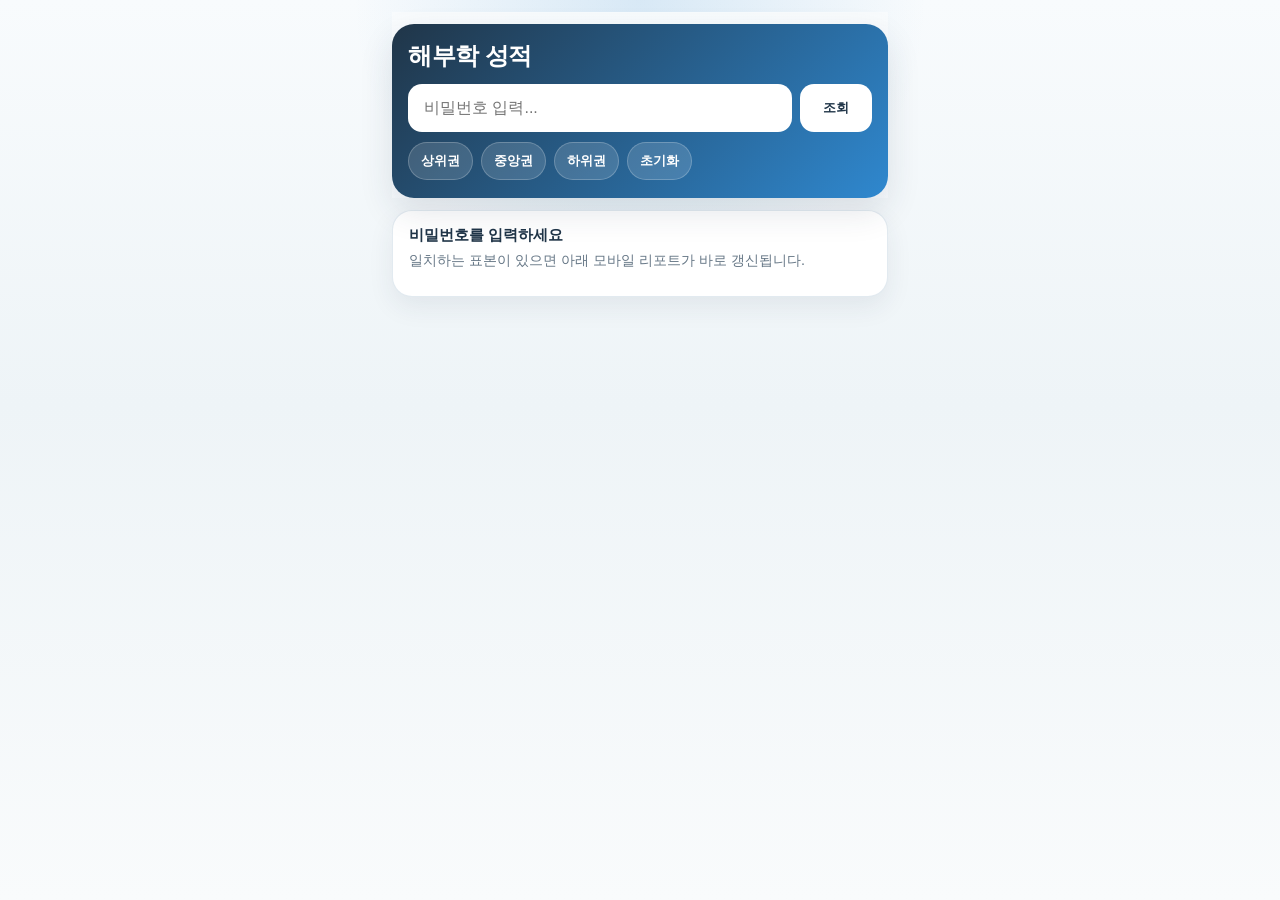
==== index.html @ 6f3ef388 "Add files via upload" ====
<!DOCTYPE html>
<html lang="ko">
<head>
  <meta charset="UTF-8">
  <meta name="viewport" content="width=device-width, initial-scale=1.0, viewport-fit=cover">
  <meta name="theme-color" content="#203548">
  <meta name="apple-mobile-web-app-capable" content="yes">
  <meta name="apple-mobile-web-app-status-bar-style" content="default">
  <meta name="apple-mobile-web-app-title" content="해부학 성적">
  <link rel="manifest" href="./manifest.webmanifest">
  <link rel="icon" href="./icons/icon.svg" type="image/svg+xml">
  <link rel="apple-touch-icon" href="./icons/icon.svg">
  <title>해부학 성적 모바일</title>
  <style>
    :root {
      --primary: #203548;
      --accent: #2f88cf;
      --accent-soft: #e8f4fd;
      --danger: #de5c4b;
      --success: #2d9d67;
      --surface: #ffffff;
      --surface-soft: #f6f9fb;
      --muted: #667786;
      --line: #dde6ed;
      --shadow: 0 14px 34px rgba(32, 53, 72, 0.12);
    }

    * { box-sizing: border-box; }

    body {
      margin: 0;
      font-family: "Malgun Gothic", "Apple SD Gothic Neo", "Noto Sans KR", sans-serif;
      color: var(--primary);
      background:
        radial-gradient(circle at top, rgba(47, 136, 207, 0.16), transparent 26%),
        linear-gradient(180deg, #f8fbfd 0%, #eef4f7 45%, #f9fbfc 100%);
      min-height: 100vh;
    }

    .app {
      width: min(100%, 520px);
      margin: 0 auto;
      padding: 12px 12px 32px;
    }

    .hero {
      position: sticky;
      top: 0;
      z-index: 20;
      padding-top: max(12px, env(safe-area-inset-top));
      margin-bottom: 12px;
      background: linear-gradient(180deg, rgba(248, 251, 253, 0.97), rgba(248, 251, 253, 0.84));
      backdrop-filter: blur(10px);
    }

    .hero-card {
      background: linear-gradient(135deg, var(--primary), var(--accent));
      color: #fff;
      border-radius: 22px;
      padding: 16px;
      box-shadow: var(--shadow);
    }

    .hero-title {
      margin: 0 0 12px;
      font-size: 1.5rem;
      font-weight: 800;
      letter-spacing: -0.02em;
    }

    .search-wrap {
      display: grid;
      grid-template-columns: 1fr auto;
      gap: 8px;
    }

    .search {
      width: 100%;
      border: 0;
      border-radius: 14px;
      padding: 15px 16px;
      font-size: 1rem;
      color: var(--primary);
      background: #fff;
      outline: none;
    }

    .search:focus {
      box-shadow: 0 0 0 3px rgba(47, 136, 207, 0.24);
    }

    button {
      border: 0;
      border-radius: 14px;
      padding: 15px 16px;
      font-weight: 800;
      cursor: pointer;
    }

    .action-btn {
      background: #fff;
      color: var(--primary);
      min-width: 72px;
    }

    .chips {
      margin-top: 10px;
      display: flex;
      gap: 8px;
      overflow-x: auto;
      padding-bottom: 2px;
      scrollbar-width: none;
    }

    .chips::-webkit-scrollbar { display: none; }

    .chip {
      background: rgba(255, 255, 255, 0.14);
      color: #fff;
      border: 1px solid rgba(255, 255, 255, 0.22);
      border-radius: 999px;
      padding: 9px 12px;
      font-size: 0.84rem;
      white-space: nowrap;
    }

    .panel {
      background: var(--surface);
      border: 1px solid rgba(221, 230, 237, 0.84);
      border-radius: 20px;
      box-shadow: 0 10px 26px rgba(32, 53, 72, 0.08);
    }

    .status {
      padding: 14px 16px;
      margin-bottom: 12px;
    }

    .status-title {
      margin: 0 0 4px;
      font-size: 0.96rem;
      font-weight: 800;
    }

    .status-copy {
      margin: 0;
      color: var(--muted);
      line-height: 1.5;
      font-size: 0.9rem;
    }

    .match-list {
      margin-top: 10px;
      display: flex;
      flex-wrap: wrap;
      gap: 8px;
    }

    .match-btn {
      padding: 8px 12px;
      border-radius: 999px;
      background: var(--accent-soft);
      color: var(--accent);
      font-size: 0.84rem;
      border: 1px solid #cfe5f7;
    }

    .report {
      display: none;
      padding: 16px;
    }

    .report.visible { display: block; }

    .identity {
      display: grid;
      grid-template-columns: 1fr auto;
      gap: 12px;
      align-items: center;
    }

    .id-label {
      margin: 0;
      font-size: 1.45rem;
      font-weight: 800;
      letter-spacing: -0.02em;
    }

    .sub-line {
      margin: 5px 0 0;
      color: var(--muted);
      font-size: 0.9rem;
    }

    .rank-pill {
      background: var(--accent-soft);
      color: var(--accent);
      border: 1px solid #cfe5f7;
      border-radius: 999px;
      padding: 10px 14px;
      font-size: 1.04rem;
      font-weight: 800;
    }

    .hero-score {
      margin-top: 14px;
      padding: 14px;
      border-radius: 18px;
      background: linear-gradient(180deg, #fafdff, #f3f8fb);
      border: 1px solid var(--line);
    }

    .hero-score-label {
      color: var(--muted);
      font-size: 0.84rem;
    }

    .hero-score-value {
      margin: 4px 0 0;
      font-size: 2rem;
      font-weight: 900;
      letter-spacing: -0.04em;
    }

    .compare-row {
      margin-top: 12px;
      display: grid;
      gap: 10px;
    }

    .compare-item {
      display: grid;
      grid-template-columns: 52px 1fr auto;
      gap: 10px;
      align-items: center;
      font-size: 0.88rem;
      color: var(--muted);
    }

    .track {
      height: 12px;
      border-radius: 999px;
      background: #dbe6ee;
      overflow: hidden;
    }

    .fill {
      height: 100%;
      width: 0;
      border-radius: 999px;
      background: linear-gradient(90deg, var(--danger), #ffa071);
    }

    .fill.avg {
      background: linear-gradient(90deg, var(--accent), #82c6ff);
    }

    .fill.max {
      background: linear-gradient(90deg, var(--success), #8ad6a6);
    }

    .metric-grid {
      margin-top: 14px;
      display: grid;
      grid-template-columns: 1fr 1fr;
      gap: 10px;
    }

    .metric {
      padding: 12px;
      border-radius: 16px;
      background: var(--surface-soft);
      border: 1px solid var(--line);
    }

    .metric-label {
      color: var(--muted);
      font-size: 0.8rem;
    }

    .metric-value {
      margin-top: 5px;
      font-weight: 800;
      font-size: 1.02rem;
    }

    .section {
      margin-top: 14px;
      padding: 14px;
      border-radius: 18px;
      background: var(--surface-soft);
      border: 1px solid var(--line);
    }

    .section-title {
      margin: 0 0 10px;
      font-size: 0.95rem;
      font-weight: 800;
    }

    .summary-table {
      width: 100%;
      border-collapse: collapse;
      font-size: 0.88rem;
    }

    .summary-table td {
      padding: 10px 0;
      border-bottom: 1px solid var(--line);
    }

    .summary-table tr:last-child td { border-bottom: 0; }

    .summary-table td:last-child {
      text-align: right;
      font-weight: 700;
      color: var(--primary);
    }

    .highlight-row td:last-child {
      color: var(--danger);
    }

    .chart-panel {
      margin-top: 14px;
      padding: 14px;
      border-radius: 18px;
      background: var(--surface-soft);
      border: 1px solid var(--line);
    }

    svg {
      width: 100%;
      height: auto;
      display: block;
    }

    .dot-point {
      cursor: pointer;
    }
  </style>
</head>
<body>
  <div class="app">
    <div class="hero">
      <div class="hero-card">
        <h1 class="hero-title">해부학 성적</h1>
        <div class="search-wrap">
          <input id="searchInput" class="search" type="text" placeholder="비밀번호 입력..." list="studentIds" inputmode="numeric" autocomplete="off">
          <button id="showBtn" class="action-btn" type="button">조회</button>
        </div>
        <div class="chips">
          <button class="chip" type="button" data-sample="6740">상위권</button>
          <button class="chip" type="button" data-sample="6459">중앙권</button>
          <button class="chip" type="button" data-sample="422">하위권</button>
          <button class="chip" id="resetBtn" type="button">초기화</button>
        </div>
      </div>
      <datalist id="studentIds"></datalist>
    </div>

    <section class="panel status">
      <h2 class="status-title" id="statusTitle">비밀번호를 입력하세요</h2>
      <p class="status-copy" id="statusCopy">일치하는 표본이 있으면 아래 모바일 리포트가 바로 갱신됩니다.</p>
      <div class="match-list" id="matchList"></div>
    </section>

    <section class="panel report" id="reportCard">
      <div class="identity">
        <div>
          <h2 class="id-label" id="studentName">-</h2>
          <p class="sub-line" id="studentSub">-</p>
        </div>
        <div class="rank-pill" id="rankBadge">-</div>
      </div>

      <div class="hero-score">
        <div class="hero-score-label">해부학 점수</div>
        <div class="hero-score-value" id="heroScoreValue">0.00</div>

        <div class="compare-row">
          <div class="compare-item">
            <span>내 점수</span>
            <div class="track"><div class="fill" id="scoreFill"></div></div>
            <strong id="scoreValue">0</strong>
          </div>
          <div class="compare-item">
            <span>평균</span>
            <div class="track"><div class="fill avg" id="avgFill"></div></div>
            <strong id="avgValue">0</strong>
          </div>
          <div class="compare-item">
            <span>최고점</span>
            <div class="track"><div class="fill max" id="maxFill"></div></div>
            <strong id="maxValue">0</strong>
          </div>
        </div>
      </div>

      <div class="metric-grid">
        <div class="metric">
          <div class="metric-label">상위 비율</div>
          <div class="metric-value" id="topPercentValue">-</div>
        </div>
        <div class="metric">
          <div class="metric-label">표준점수</div>
          <div class="metric-value" id="standardScoreValue">-</div>
        </div>
      </div>

      <div class="section">
        <h3 class="section-title">요약</h3>
        <table class="summary-table">
          <tbody id="statsBody"></tbody>
        </table>
      </div>

      <div class="chart-panel">
        <h3 class="section-title">점수 분포</h3>
        <svg id="histogramChart" viewBox="0 0 340 220" aria-label="히스토그램"></svg>
      </div>

      <div class="chart-panel">
        <h3 class="section-title">표본 위치</h3>
        <svg id="dotChart" viewBox="0 0 340 240" aria-label="표본 위치"></svg>
      </div>
    </section>
  </div>

  <script>
    const students = [{"id":"116","score":45.03},{"id":"206","score":38.85},{"id":"226","score":45.69},{"id":"242","score":25.82},{"id":"307","score":41.51},{"id":"308","score":49.64},{"id":"338","score":29.939999999999998},{"id":"412","score":28.85},{"id":"414","score":36.42},{"id":"422","score":22.6},{"id":"423","score":36.97},{"id":"502","score":39.51},{"id":"510","score":29.509999999999998},{"id":"522","score":50.55},{"id":"524","score":48.42},{"id":"607","score":42.239999999999995},{"id":"720","score":35.69},{"id":"721","score":33.51},{"id":"809","score":32.12},{"id":"823","score":51.400000000000006},{"id":"914","score":42.78},{"id":"917","score":35.22},{"id":"919","score":48.67},{"id":"924","score":52.31},{"id":"1007","score":46.55},{"id":"1024","score":47.03},{"id":"1030","score":43.45},{"id":"1211","score":42.55},{"id":"1216","score":27.759999999999998},{"id":"1227","score":48.67},{"id":"1289","score":51.760000000000005},{"id":"1351","score":26.119999999999997},{"id":"1428","score":43.760000000000005},{"id":"1429","score":26.85},{"id":"1519","score":43.879999999999995},{"id":"1729","score":33.82},{"id":"1740","score":30.310000000000002},{"id":"1879","score":42.85},{"id":"2004","score":31.689999999999998},{"id":"2009","score":29.82},{"id":"2026","score":43.879999999999995},{"id":"2077","score":34.239999999999995},{"id":"2629","score":42.36},{"id":"2632","score":37.33},{"id":"2671","score":30.73},{"id":"2763","score":50.97},{"id":"2922","score":40.239999999999995},{"id":"2928","score":42.18},{"id":"2929","score":36.49},{"id":"3017","score":43.82},{"id":"3024","score":45.82},{"id":"3035","score":36.67},{"id":"3101","score":37.94},{"id":"3253","score":48.85},{"id":"3724","score":50.97},{"id":"3867","score":47.22},{"id":"4086","score":40.67},{"id":"4200","score":33.69},{"id":"4278","score":30.490000000000002},{"id":"4523","score":48.42},{"id":"4634","score":35.22},{"id":"4729","score":25.15},{"id":"4815","score":43.269999999999996},{"id":"4973","score":44.91},{"id":"5140","score":48.85},{"id":"5253","score":29.45},{"id":"5764","score":30.55},{"id":"5926","score":49.22},{"id":"6195","score":32.78},{"id":"6230","score":47.33},{"id":"6459","score":40.49},{"id":"6740","score":53.64},{"id":"6872","score":48.85},{"id":"7244","score":33.64},{"id":"7356","score":43.82},{"id":"7462","score":39.64},{"id":"7859","score":35.58},{"id":"8091","score":31.76},{"id":"8275","score":38.120000000000005},{"id":"8355","score":52.18},{"id":"8486","score":45.45},{"id":"9262","score":27.22},{"id":"9302","score":40.49},{"id":"9477","score":37.879999999999995},{"id":"9536","score":39.760000000000005},{"id":"9626","score":39.64},{"id":"9715","score":42.36},{"id":"9876","score":40.18},{"id":"9999","score":51.09}];
    const scores = students.map(student => student.score);
    const count = scores.length;
    const mean = scores.reduce((sum, value) => sum + value, 0) / count;
    const sortedScores = [...scores].sort((a, b) => a - b);
    const median = count % 2 === 0
      ? (sortedScores[count / 2 - 1] + sortedScores[count / 2]) / 2
      : sortedScores[Math.floor(count / 2)];
    const variance = scores.reduce((sum, value) => sum + ((value - mean) ** 2), 0) / (count - 1);
    const std = Math.sqrt(variance);
    const minScore = Math.min(...scores);
    const topScore = Math.max(...scores);
    const scaleMax = Math.ceil(topScore / 5) * 5;

    const datalist = document.getElementById("studentIds");
    const searchInput = document.getElementById("searchInput");
    const showBtn = document.getElementById("showBtn");
    const resetBtn = document.getElementById("resetBtn");
    const reportCard = document.getElementById("reportCard");
    const dotChartSvg = document.getElementById("dotChart");
    const statusTitle = document.getElementById("statusTitle");
    const statusCopy = document.getElementById("statusCopy");
    const matchList = document.getElementById("matchList");

    students.forEach(student => {
      const option = document.createElement("option");
      option.value = student.id;
      datalist.appendChild(option);
    });

    function formatNumber(value) {
      return Number.isInteger(value) ? String(value) : value.toFixed(2);
    }

    function computeRank(score) {
      const higher = scores.filter(value => value > score).length;
      const tied = scores.filter(value => value === score).length;
      return { rank: higher + 1, tied, total: count };
    }

    function topPercentFromRank(rank) {
      return (rank / count) * 100;
    }

    function setStatus(title, copy, matches = []) {
      statusTitle.textContent = title;
      statusCopy.textContent = copy;
      matchList.innerHTML = "";
      matches.forEach(id => {
        const button = document.createElement("button");
        button.type = "button";
        button.className = "match-btn";
        button.textContent = id;
        button.addEventListener("click", () => {
          searchInput.value = id;
          renderStudentByQuery(id);
        });
        matchList.appendChild(button);
      });
    }

    function findMatches(query) {
      const normalized = query.trim();
      if (!normalized) return [];
      return students
        .filter(student => student.id.includes(normalized))
        .map(student => student.id)
        .slice(0, 12);
    }

    function renderStatsTable(student) {
      const statsBody = document.getElementById("statsBody");
      const { rank, tied, total } = computeRank(student.score);
      const topPercent = topPercentFromRank(rank);
      const zScore = std > 0 ? (student.score - mean) / std : 0;
      const standardScore = Math.round(100 + 20 * zScore);

      const rows = [
        ["순위", `${rank}위${tied > 1 ? ` (공동 ${tied}명)` : ""}`],
        ["상위 비율", `${topPercent.toFixed(1)}%`],
        ["평균", `${mean.toFixed(2)}점`],
        ["중앙값", `${median.toFixed(2)}점`],
        ["표준편차", `${std.toFixed(2)}`],
        ["최고 / 최저", `${formatNumber(topScore)} / ${formatNumber(minScore)}`]
      ];

      statsBody.innerHTML = "";
      rows.forEach(([label, value], index) => {
        const tr = document.createElement("tr");
        if (index === 0 || index === 1) tr.className = "highlight-row";
        tr.innerHTML = `<td>${label}</td><td>${value}</td>`;
        statsBody.appendChild(tr);
      });

      document.getElementById("studentName").textContent = student.id;
      document.getElementById("studentSub").textContent = `${total}명 중 ${student.score >= mean ? "평균 이상" : "평균 미만"}`;
      document.getElementById("rankBadge").textContent = `${rank}위`;
      document.getElementById("heroScoreValue").textContent = `${formatNumber(student.score)}점`;
      document.getElementById("topPercentValue").textContent = `${topPercent.toFixed(1)}%`;
      document.getElementById("standardScoreValue").textContent = `${standardScore}점`;

      document.getElementById("scoreFill").style.width = `${(student.score / scaleMax) * 100}%`;
      document.getElementById("avgFill").style.width = `${(mean / scaleMax) * 100}%`;
      document.getElementById("maxFill").style.width = `${(topScore / scaleMax) * 100}%`;
      document.getElementById("scoreValue").textContent = `${formatNumber(student.score)}점`;
      document.getElementById("avgValue").textContent = `${mean.toFixed(2)}점`;
      document.getElementById("maxValue").textContent = `${formatNumber(topScore)}점`;

      return { rank, topPercent };
    }

    function svgText(x, y, text, options = "") {
      return `<text x="${x}" y="${y}" ${options}>${text}</text>`;
    }

    function renderHistogram(student) {
      const svg = document.getElementById("histogramChart");
      const width = 340;
      const height = 220;
      const margin = { top: 16, right: 12, bottom: 34, left: 28 };
      const chartWidth = width - margin.left - margin.right;
      const chartHeight = height - margin.top - margin.bottom;
      const bins = 8;
      const step = (scaleMax - minScore) / bins;
      const counts = new Array(bins).fill(0);

      scores.forEach(score => {
        const rawIndex = Math.floor((score - minScore) / step);
        const index = Math.max(0, Math.min(bins - 1, rawIndex));
        counts[index] += 1;
      });

      const maxCount = Math.max(...counts);
      const barWidth = chartWidth / bins;
      const scoreX = margin.left + ((student.score - minScore) / (scaleMax - minScore)) * chartWidth;

      let content = "";
      for (let i = 0; i <= 4; i += 1) {
        const y = margin.top + (chartHeight / 4) * i;
        content += `<line x1="${margin.left}" y1="${y}" x2="${width - margin.right}" y2="${y}" stroke="#e6eef4" stroke-width="1" />`;
      }

      counts.forEach((countValue, index) => {
        const barHeight = maxCount === 0 ? 0 : (countValue / maxCount) * (chartHeight - 10);
        const x = margin.left + index * barWidth + 3;
        const y = margin.top + chartHeight - barHeight;
        const leftScore = minScore + index * step;
        const rightScore = leftScore + step;
        const highlighted = student.score >= leftScore && (student.score < rightScore || index === bins - 1);
        content += `<rect x="${x}" y="${y}" width="${barWidth - 6}" height="${barHeight}" rx="6" fill="${highlighted ? "#de5c4b" : "#5dade2"}" opacity="${highlighted ? "0.98" : "0.82"}" />`;
      });

      content += `<line x1="${scoreX}" y1="${margin.top - 2}" x2="${scoreX}" y2="${margin.top + chartHeight}" stroke="#c0392b" stroke-width="3" stroke-dasharray="6 6" />`;
      content += svgText(scoreX, margin.top - 6, formatNumber(student.score), 'text-anchor="middle" font-size="11" font-weight="700" fill="#c0392b"');
      content += svgText(width - margin.right, height - 14, "점수", 'text-anchor="end" font-size="10" fill="#667786"');

      svg.innerHTML = content;
    }

    function renderDotChart(student) {
      const svg = dotChartSvg;
      const width = 340;
      const height = 240;
      const margin = { top: 16, right: 18, bottom: 20, left: 48 };
      const chartHeight = height - margin.top - margin.bottom;
      const xCenter = width / 2;

      const yForScore = score => {
        const ratio = (score - minScore) / (topScore - minScore || 1);
        return margin.top + chartHeight - ratio * chartHeight;
      };

      let content = `<line x1="${xCenter}" y1="${margin.top}" x2="${xCenter}" y2="${height - margin.bottom}" stroke="#d7e0e7" stroke-width="2" />`;

      for (let score = Math.floor(minScore / 5) * 5; score <= Math.ceil(topScore / 5) * 5; score += 5) {
        const y = yForScore(Math.max(minScore, Math.min(topScore, score)));
        content += `<line x1="${margin.left}" y1="${y}" x2="${width - margin.right}" y2="${y}" stroke="#edf2f6" stroke-width="1" />`;
        content += svgText(10, y + 4, `${score}`, 'font-size="10" fill="#667786"');
      }

      const grouped = {};
      students.forEach((entry, index) => {
        const key = entry.score.toFixed(2);
        grouped[key] = grouped[key] || [];
        grouped[key].push({ ...entry, index });
      });

      Object.values(grouped).forEach(group => {
        const score = group[0].score;
        const y = yForScore(score);
        group.forEach((entry, idx) => {
          const offset = (idx - (group.length - 1) / 2) * 12;
          const x = xCenter + offset;
          const isTarget = entry.id === student.id;
          content += `<circle class="dot-point" data-student="${entry.id}" cx="${x}" cy="${y}" r="${isTarget ? 8 : 5.2}" fill="${isTarget ? "#de5c4b" : "#85c1e9"}" stroke="${isTarget ? "#ffffff" : "transparent"}" stroke-width="2"><title>${entry.id} (${formatNumber(entry.score)}점)</title></circle>`;
        });
      });

      const meanY = yForScore(mean);
      content += `<line x1="${margin.left}" y1="${meanY}" x2="${width - margin.right}" y2="${meanY}" stroke="#203548" stroke-width="2" stroke-dasharray="5 5" />`;
      content += svgText(width - 8, meanY - 5, `평균 ${mean.toFixed(2)}`, 'text-anchor="end" font-size="10" fill="#203548" font-weight="700"');
      svg.innerHTML = content;
    }

    function renderStudent(student) {
      const { rank, topPercent } = renderStatsTable(student);
      renderHistogram(student);
      renderDotChart(student);
      reportCard.classList.add("visible");
      setStatus(
        `${student.id} 리포트가 표시되었습니다`,
        `${formatNumber(student.score)}점, ${count}명 중 ${rank}위, 상위 ${topPercent.toFixed(1)}%입니다.`
      );
    }

    function renderStudentByQuery(query) {
      const exact = students.find(student => student.id === query.trim());
      if (exact) {
        renderStudent(exact);
        return;
      }

      const matches = findMatches(query);
      reportCard.classList.remove("visible");

      if (!query.trim()) {
        setStatus("비밀번호를 입력하세요", "일치하는 표본이 있으면 아래 모바일 리포트가 바로 갱신됩니다.");
        return;
      }

      if (matches.length === 1) {
        const student = students.find(entry => entry.id === matches[0]);
        renderStudent(student);
        return;
      }

      if (matches.length > 1) {
        setStatus("여러 후보가 있습니다", "아래 비밀번호 버튼 중 하나를 선택하세요.", matches);
        return;
      }

      setStatus("일치하는 표본이 없습니다", "입력값을 다시 확인해 주세요.");
    }

    showBtn.addEventListener("click", () => renderStudentByQuery(searchInput.value));
    searchInput.addEventListener("input", () => renderStudentByQuery(searchInput.value));
    searchInput.addEventListener("keydown", event => {
      if (event.key === "Enter") {
        event.preventDefault();
        renderStudentByQuery(searchInput.value);
      }
    });

    resetBtn.addEventListener("click", () => {
      searchInput.value = "";
      reportCard.classList.remove("visible");
      setStatus("비밀번호를 입력하세요", "일치하는 표본이 있으면 아래 모바일 리포트가 바로 갱신됩니다.");
      searchInput.focus();
    });

    document.querySelectorAll("[data-sample]").forEach(button => {
      button.addEventListener("click", () => {
        const sample = button.getAttribute("data-sample");
        if (!sample) return;
        searchInput.value = sample;
        renderStudentByQuery(sample);
      });
    });

    dotChartSvg.addEventListener("click", event => {
      const target = event.target;
      if (!(target instanceof SVGElement)) return;
      const studentId = target.getAttribute("data-student");
      if (!studentId) return;
      searchInput.value = studentId;
      renderStudentByQuery(studentId);
    });

    if ("serviceWorker" in navigator) {
      window.addEventListener("load", () => {
        navigator.serviceWorker.register("./sw.js").catch(error => {
          console.error("Service worker registration failed:", error);
        });
      });
    }
  </script>
</body>
</html>
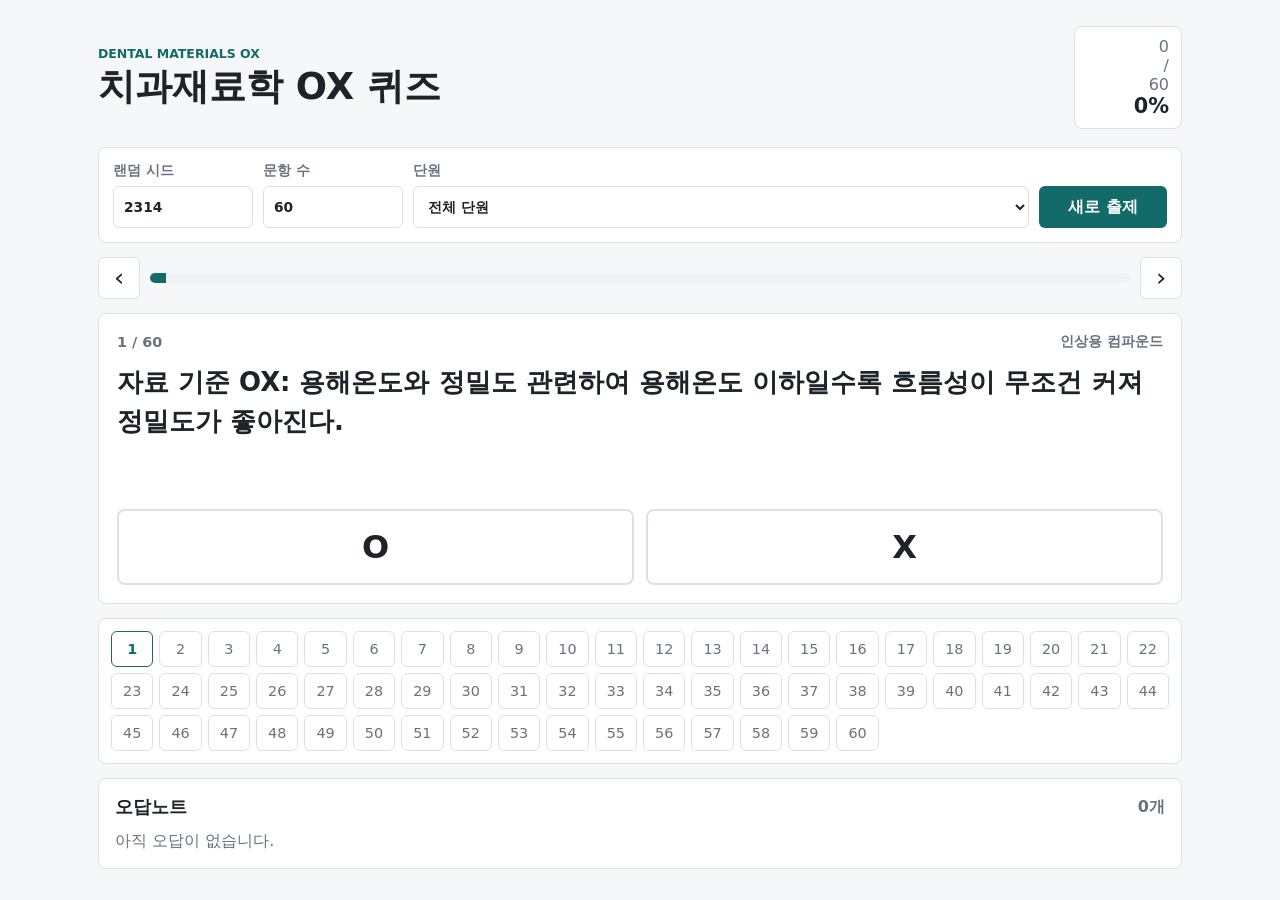
==== commit 750d928f: "Add files via upload" ====
--- a/index.html
+++ b/index.html
@@ -1,718 +1,80 @@
-<!DOCTYPE html>
+<!doctype html>
 <html lang="ko">
 <head>
-  <meta charset="UTF-8">
-  <meta name="viewport" content="width=device-width, initial-scale=1.0, viewport-fit=cover">
-  <meta name="theme-color" content="#203548">
-  <meta name="apple-mobile-web-app-capable" content="yes">
-  <meta name="apple-mobile-web-app-status-bar-style" content="default">
-  <meta name="apple-mobile-web-app-title" content="해부학 성적">
-  <link rel="manifest" href="./manifest.webmanifest">
-  <link rel="icon" href="./icons/icon.svg" type="image/svg+xml">
-  <link rel="apple-touch-icon" href="./icons/icon.svg">
-  <title>해부학 성적 모바일</title>
-  <style>
-    :root {
-      --primary: #203548;
-      --accent: #2f88cf;
-      --accent-soft: #e8f4fd;
-      --danger: #de5c4b;
-      --success: #2d9d67;
-      --surface: #ffffff;
-      --surface-soft: #f6f9fb;
-      --muted: #667786;
-      --line: #dde6ed;
-      --shadow: 0 14px 34px rgba(32, 53, 72, 0.12);
-    }
-
-    * { box-sizing: border-box; }
-
-    body {
-      margin: 0;
-      font-family: "Malgun Gothic", "Apple SD Gothic Neo", "Noto Sans KR", sans-serif;
-      color: var(--primary);
-      background:
-        radial-gradient(circle at top, rgba(47, 136, 207, 0.16), transparent 26%),
-        linear-gradient(180deg, #f8fbfd 0%, #eef4f7 45%, #f9fbfc 100%);
-      min-height: 100vh;
-    }
-
-    .app {
-      width: min(100%, 520px);
-      margin: 0 auto;
-      padding: 12px 12px 32px;
-    }
-
-    .hero {
-      position: sticky;
-      top: 0;
-      z-index: 20;
-      padding-top: max(12px, env(safe-area-inset-top));
-      margin-bottom: 12px;
-      background: linear-gradient(180deg, rgba(248, 251, 253, 0.97), rgba(248, 251, 253, 0.84));
-      backdrop-filter: blur(10px);
-    }
-
-    .hero-card {
-      background: linear-gradient(135deg, var(--primary), var(--accent));
-      color: #fff;
-      border-radius: 22px;
-      padding: 16px;
-      box-shadow: var(--shadow);
-    }
-
-    .hero-title {
-      margin: 0 0 12px;
-      font-size: 1.5rem;
-      font-weight: 800;
-      letter-spacing: -0.02em;
-    }
-
-    .search-wrap {
-      display: grid;
-      grid-template-columns: 1fr auto;
-      gap: 8px;
-    }
-
-    .search {
-      width: 100%;
-      border: 0;
-      border-radius: 14px;
-      padding: 15px 16px;
-      font-size: 1rem;
-      color: var(--primary);
-      background: #fff;
-      outline: none;
-    }
-
-    .search:focus {
-      box-shadow: 0 0 0 3px rgba(47, 136, 207, 0.24);
-    }
-
-    button {
-      border: 0;
-      border-radius: 14px;
-      padding: 15px 16px;
-      font-weight: 800;
-      cursor: pointer;
-    }
-
-    .action-btn {
-      background: #fff;
-      color: var(--primary);
-      min-width: 72px;
-    }
-
-    .chips {
-      margin-top: 10px;
-      display: flex;
-      gap: 8px;
-      overflow-x: auto;
-      padding-bottom: 2px;
-      scrollbar-width: none;
-    }
-
-    .chips::-webkit-scrollbar { display: none; }
-
-    .chip {
-      background: rgba(255, 255, 255, 0.14);
-      color: #fff;
-      border: 1px solid rgba(255, 255, 255, 0.22);
-      border-radius: 999px;
-      padding: 9px 12px;
-      font-size: 0.84rem;
-      white-space: nowrap;
-    }
-
-    .panel {
-      background: var(--surface);
-      border: 1px solid rgba(221, 230, 237, 0.84);
-      border-radius: 20px;
-      box-shadow: 0 10px 26px rgba(32, 53, 72, 0.08);
-    }
-
-    .status {
-      padding: 14px 16px;
-      margin-bottom: 12px;
-    }
-
-    .status-title {
-      margin: 0 0 4px;
-      font-size: 0.96rem;
-      font-weight: 800;
-    }
-
-    .status-copy {
-      margin: 0;
-      color: var(--muted);
-      line-height: 1.5;
-      font-size: 0.9rem;
-    }
-
-    .match-list {
-      margin-top: 10px;
-      display: flex;
-      flex-wrap: wrap;
-      gap: 8px;
-    }
-
-    .match-btn {
-      padding: 8px 12px;
-      border-radius: 999px;
-      background: var(--accent-soft);
-      color: var(--accent);
-      font-size: 0.84rem;
-      border: 1px solid #cfe5f7;
-    }
-
-    .report {
-      display: none;
-      padding: 16px;
-    }
-
-    .report.visible { display: block; }
-
-    .identity {
-      display: grid;
-      grid-template-columns: 1fr auto;
-      gap: 12px;
-      align-items: center;
-    }
-
-    .id-label {
-      margin: 0;
-      font-size: 1.45rem;
-      font-weight: 800;
-      letter-spacing: -0.02em;
-    }
-
-    .sub-line {
-      margin: 5px 0 0;
-      color: var(--muted);
-      font-size: 0.9rem;
-    }
-
-    .rank-pill {
-      background: var(--accent-soft);
-      color: var(--accent);
-      border: 1px solid #cfe5f7;
-      border-radius: 999px;
-      padding: 10px 14px;
-      font-size: 1.04rem;
-      font-weight: 800;
-    }
-
-    .hero-score {
-      margin-top: 14px;
-      padding: 14px;
-      border-radius: 18px;
-      background: linear-gradient(180deg, #fafdff, #f3f8fb);
-      border: 1px solid var(--line);
-    }
-
-    .hero-score-label {
-      color: var(--muted);
-      font-size: 0.84rem;
-    }
-
-    .hero-score-value {
-      margin: 4px 0 0;
-      font-size: 2rem;
-      font-weight: 900;
-      letter-spacing: -0.04em;
-    }
-
-    .compare-row {
-      margin-top: 12px;
-      display: grid;
-      gap: 10px;
-    }
-
-    .compare-item {
-      display: grid;
-      grid-template-columns: 52px 1fr auto;
-      gap: 10px;
-      align-items: center;
-      font-size: 0.88rem;
-      color: var(--muted);
-    }
-
-    .track {
-      height: 12px;
-      border-radius: 999px;
-      background: #dbe6ee;
-      overflow: hidden;
-    }
-
-    .fill {
-      height: 100%;
-      width: 0;
-      border-radius: 999px;
-      background: linear-gradient(90deg, var(--danger), #ffa071);
-    }
-
-    .fill.avg {
-      background: linear-gradient(90deg, var(--accent), #82c6ff);
-    }
-
-    .fill.max {
-      background: linear-gradient(90deg, var(--success), #8ad6a6);
-    }
-
-    .metric-grid {
-      margin-top: 14px;
-      display: grid;
-      grid-template-columns: 1fr 1fr;
-      gap: 10px;
-    }
-
-    .metric {
-      padding: 12px;
-      border-radius: 16px;
-      background: var(--surface-soft);
-      border: 1px solid var(--line);
-    }
-
-    .metric-label {
-      color: var(--muted);
-      font-size: 0.8rem;
-    }
-
-    .metric-value {
-      margin-top: 5px;
-      font-weight: 800;
-      font-size: 1.02rem;
-    }
-
-    .section {
-      margin-top: 14px;
-      padding: 14px;
-      border-radius: 18px;
-      background: var(--surface-soft);
-      border: 1px solid var(--line);
-    }
-
-    .section-title {
-      margin: 0 0 10px;
-      font-size: 0.95rem;
-      font-weight: 800;
-    }
-
-    .summary-table {
-      width: 100%;
-      border-collapse: collapse;
-      font-size: 0.88rem;
-    }
-
-    .summary-table td {
-      padding: 10px 0;
-      border-bottom: 1px solid var(--line);
-    }
-
-    .summary-table tr:last-child td { border-bottom: 0; }
-
-    .summary-table td:last-child {
-      text-align: right;
-      font-weight: 700;
-      color: var(--primary);
-    }
-
-    .highlight-row td:last-child {
-      color: var(--danger);
-    }
-
-    .chart-panel {
-      margin-top: 14px;
-      padding: 14px;
-      border-radius: 18px;
-      background: var(--surface-soft);
-      border: 1px solid var(--line);
-    }
-
-    svg {
-      width: 100%;
-      height: auto;
-      display: block;
-    }
-
-    .dot-point {
-      cursor: pointer;
-    }
-  </style>
+  <meta charset="utf-8">
+  <meta name="viewport" content="width=device-width, initial-scale=1">
+  <title>치과재료학 OX 퀴즈</title>
+  <link rel="stylesheet" href="style.css">
 </head>
 <body>
-  <div class="app">
-    <div class="hero">
-      <div class="hero-card">
-        <h1 class="hero-title">해부학 성적</h1>
-        <div class="search-wrap">
-          <input id="searchInput" class="search" type="text" placeholder="비밀번호 입력..." list="studentIds" inputmode="numeric" autocomplete="off">
-          <button id="showBtn" class="action-btn" type="button">조회</button>
-        </div>
-        <div class="chips">
-          <button class="chip" type="button" data-sample="6740">상위권</button>
-          <button class="chip" type="button" data-sample="6459">중앙권</button>
-          <button class="chip" type="button" data-sample="422">하위권</button>
-          <button class="chip" id="resetBtn" type="button">초기화</button>
-        </div>
+  <main class="app">
+    <header class="topbar">
+      <div>
+        <p class="eyebrow">Dental Materials OX</p>
+        <h1>치과재료학 OX 퀴즈</h1>
       </div>
-      <datalist id="studentIds"></datalist>
-    </div>
+      <div class="scorebox" aria-live="polite">
+        <span id="answeredCount">0</span>/<span id="totalCount">0</span>
+        <strong id="accuracy">0%</strong>
+      </div>
+    </header>
 
-    <section class="panel status">
-      <h2 class="status-title" id="statusTitle">비밀번호를 입력하세요</h2>
-      <p class="status-copy" id="statusCopy">일치하는 표본이 있으면 아래 모바일 리포트가 바로 갱신됩니다.</p>
-      <div class="match-list" id="matchList"></div>
+    <section class="controls" aria-label="퀴즈 설정">
+      <label>
+        <span>랜덤 시드</span>
+        <input id="seedInput" type="number" min="1" value="2314" inputmode="numeric">
+      </label>
+      <label>
+        <span>문항 수</span>
+        <input id="limitInput" type="number" min="1" max="10000" value="60" inputmode="numeric">
+      </label>
+      <label>
+        <span>단원</span>
+        <select id="unitSelect">
+          <option value="all">전체 단원</option>
+        </select>
+      </label>
+      <button id="startButton" type="button">새로 출제</button>
     </section>
 
-    <section class="panel report" id="reportCard">
-      <div class="identity">
-        <div>
-          <h2 class="id-label" id="studentName">-</h2>
-          <p class="sub-line" id="studentSub">-</p>
-        </div>
-        <div class="rank-pill" id="rankBadge">-</div>
+    <section class="progress" aria-label="풀이 진행">
+      <button id="prevButton" type="button" aria-label="이전 문제">‹</button>
+      <div class="progress-track">
+        <div id="progressBar"></div>
       </div>
+      <button id="nextButton" type="button" aria-label="다음 문제">›</button>
+    </section>
 
-      <div class="hero-score">
-        <div class="hero-score-label">해부학 점수</div>
-        <div class="hero-score-value" id="heroScoreValue">0.00</div>
-
-        <div class="compare-row">
-          <div class="compare-item">
-            <span>내 점수</span>
-            <div class="track"><div class="fill" id="scoreFill"></div></div>
-            <strong id="scoreValue">0</strong>
-          </div>
-          <div class="compare-item">
-            <span>평균</span>
-            <div class="track"><div class="fill avg" id="avgFill"></div></div>
-            <strong id="avgValue">0</strong>
-          </div>
-          <div class="compare-item">
-            <span>최고점</span>
-            <div class="track"><div class="fill max" id="maxFill"></div></div>
-            <strong id="maxValue">0</strong>
-          </div>
-        </div>
+    <section class="quiz-panel" aria-live="polite">
+      <div class="question-meta">
+        <span id="questionIndex">1 / 60</span>
+        <span id="questionUnit">단원</span>
       </div>
-
-      <div class="metric-grid">
-        <div class="metric">
-          <div class="metric-label">상위 비율</div>
-          <div class="metric-value" id="topPercentValue">-</div>
-        </div>
-        <div class="metric">
-          <div class="metric-label">표준점수</div>
-          <div class="metric-value" id="standardScoreValue">-</div>
-        </div>
+      <p id="questionText" class="question-text"></p>
+      <div class="answer-buttons" role="group" aria-label="정답 선택">
+        <button id="answerO" class="answer answer-o" type="button" data-answer="O">O</button>
+        <button id="answerX" class="answer answer-x" type="button" data-answer="X">X</button>
       </div>
-
-      <div class="section">
-        <h3 class="section-title">요약</h3>
-        <table class="summary-table">
-          <tbody id="statsBody"></tbody>
-        </table>
-      </div>
-
-      <div class="chart-panel">
-        <h3 class="section-title">점수 분포</h3>
-        <svg id="histogramChart" viewBox="0 0 340 220" aria-label="히스토그램"></svg>
-      </div>
-
-      <div class="chart-panel">
-        <h3 class="section-title">표본 위치</h3>
-        <svg id="dotChart" viewBox="0 0 340 240" aria-label="표본 위치"></svg>
+      <div id="resultBox" class="result-box hidden">
+        <div id="resultTitle" class="result-title"></div>
+        <p id="explanationText"></p>
       </div>
     </section>
-  </div>
 
-  <script>
-    const students = [{"id":"116","score":45.03},{"id":"206","score":38.85},{"id":"226","score":45.69},{"id":"242","score":25.82},{"id":"307","score":41.51},{"id":"308","score":49.64},{"id":"338","score":29.939999999999998},{"id":"412","score":28.85},{"id":"414","score":36.42},{"id":"422","score":22.6},{"id":"423","score":36.97},{"id":"502","score":39.51},{"id":"510","score":29.509999999999998},{"id":"522","score":50.55},{"id":"524","score":48.42},{"id":"607","score":42.239999999999995},{"id":"720","score":35.69},{"id":"721","score":33.51},{"id":"809","score":32.12},{"id":"823","score":51.400000000000006},{"id":"914","score":42.78},{"id":"917","score":35.22},{"id":"919","score":48.67},{"id":"924","score":52.31},{"id":"1007","score":46.55},{"id":"1024","score":47.03},{"id":"1030","score":43.45},{"id":"1211","score":42.55},{"id":"1216","score":27.759999999999998},{"id":"1227","score":48.67},{"id":"1289","score":51.760000000000005},{"id":"1351","score":26.119999999999997},{"id":"1428","score":43.760000000000005},{"id":"1429","score":26.85},{"id":"1519","score":43.879999999999995},{"id":"1729","score":33.82},{"id":"1740","score":30.310000000000002},{"id":"1879","score":42.85},{"id":"2004","score":31.689999999999998},{"id":"2009","score":29.82},{"id":"2026","score":43.879999999999995},{"id":"2077","score":34.239999999999995},{"id":"2629","score":42.36},{"id":"2632","score":37.33},{"id":"2671","score":30.73},{"id":"2763","score":50.97},{"id":"2922","score":40.239999999999995},{"id":"2928","score":42.18},{"id":"2929","score":36.49},{"id":"3017","score":43.82},{"id":"3024","score":45.82},{"id":"3035","score":36.67},{"id":"3101","score":37.94},{"id":"3253","score":48.85},{"id":"3724","score":50.97},{"id":"3867","score":47.22},{"id":"4086","score":40.67},{"id":"4200","score":33.69},{"id":"4278","score":30.490000000000002},{"id":"4523","score":48.42},{"id":"4634","score":35.22},{"id":"4729","score":25.15},{"id":"4815","score":43.269999999999996},{"id":"4973","score":44.91},{"id":"5140","score":48.85},{"id":"5253","score":29.45},{"id":"5764","score":30.55},{"id":"5926","score":49.22},{"id":"6195","score":32.78},{"id":"6230","score":47.33},{"id":"6459","score":40.49},{"id":"6740","score":53.64},{"id":"6872","score":48.85},{"id":"7244","score":33.64},{"id":"7356","score":43.82},{"id":"7462","score":39.64},{"id":"7859","score":35.58},{"id":"8091","score":31.76},{"id":"8275","score":38.120000000000005},{"id":"8355","score":52.18},{"id":"8486","score":45.45},{"id":"9262","score":27.22},{"id":"9302","score":40.49},{"id":"9477","score":37.879999999999995},{"id":"9536","score":39.760000000000005},{"id":"9626","score":39.64},{"id":"9715","score":42.36},{"id":"9876","score":40.18},{"id":"9999","score":51.09}];
-    const scores = students.map(student => student.score);
-    const count = scores.length;
-    const mean = scores.reduce((sum, value) => sum + value, 0) / count;
-    const sortedScores = [...scores].sort((a, b) => a - b);
-    const median = count % 2 === 0
-      ? (sortedScores[count / 2 - 1] + sortedScores[count / 2]) / 2
-      : sortedScores[Math.floor(count / 2)];
-    const variance = scores.reduce((sum, value) => sum + ((value - mean) ** 2), 0) / (count - 1);
-    const std = Math.sqrt(variance);
-    const minScore = Math.min(...scores);
-    const topScore = Math.max(...scores);
-    const scaleMax = Math.ceil(topScore / 5) * 5;
+    <section class="jump-panel" aria-label="문제 이동">
+      <div id="jumpGrid" class="jump-grid"></div>
+    </section>
 
-    const datalist = document.getElementById("studentIds");
-    const searchInput = document.getElementById("searchInput");
-    const showBtn = document.getElementById("showBtn");
-    const resetBtn = document.getElementById("resetBtn");
-    const reportCard = document.getElementById("reportCard");
-    const dotChartSvg = document.getElementById("dotChart");
-    const statusTitle = document.getElementById("statusTitle");
-    const statusCopy = document.getElementById("statusCopy");
-    const matchList = document.getElementById("matchList");
+    <section class="wrong-panel">
+      <div class="section-head">
+        <h2>오답노트</h2>
+        <span id="wrongCount">0개</span>
+      </div>
+      <div id="wrongList" class="wrong-list"></div>
+    </section>
+  </main>
 
-    students.forEach(student => {
-      const option = document.createElement("option");
-      option.value = student.id;
-      datalist.appendChild(option);
-    });
-
-    function formatNumber(value) {
-      return Number.isInteger(value) ? String(value) : value.toFixed(2);
-    }
-
-    function computeRank(score) {
-      const higher = scores.filter(value => value > score).length;
-      const tied = scores.filter(value => value === score).length;
-      return { rank: higher + 1, tied, total: count };
-    }
-
-    function topPercentFromRank(rank) {
-      return (rank / count) * 100;
-    }
-
-    function setStatus(title, copy, matches = []) {
-      statusTitle.textContent = title;
-      statusCopy.textContent = copy;
-      matchList.innerHTML = "";
-      matches.forEach(id => {
-        const button = document.createElement("button");
-        button.type = "button";
-        button.className = "match-btn";
-        button.textContent = id;
-        button.addEventListener("click", () => {
-          searchInput.value = id;
-          renderStudentByQuery(id);
-        });
-        matchList.appendChild(button);
-      });
-    }
-
-    function findMatches(query) {
-      const normalized = query.trim();
-      if (!normalized) return [];
-      return students
-        .filter(student => student.id.includes(normalized))
-        .map(student => student.id)
-        .slice(0, 12);
-    }
-
-    function renderStatsTable(student) {
-      const statsBody = document.getElementById("statsBody");
-      const { rank, tied, total } = computeRank(student.score);
-      const topPercent = topPercentFromRank(rank);
-      const zScore = std > 0 ? (student.score - mean) / std : 0;
-      const standardScore = Math.round(100 + 20 * zScore);
-
-      const rows = [
-        ["순위", `${rank}위${tied > 1 ? ` (공동 ${tied}명)` : ""}`],
-        ["상위 비율", `${topPercent.toFixed(1)}%`],
-        ["평균", `${mean.toFixed(2)}점`],
-        ["중앙값", `${median.toFixed(2)}점`],
-        ["표준편차", `${std.toFixed(2)}`],
-        ["최고 / 최저", `${formatNumber(topScore)} / ${formatNumber(minScore)}`]
-      ];
-
-      statsBody.innerHTML = "";
-      rows.forEach(([label, value], index) => {
-        const tr = document.createElement("tr");
-        if (index === 0 || index === 1) tr.className = "highlight-row";
-        tr.innerHTML = `<td>${label}</td><td>${value}</td>`;
-        statsBody.appendChild(tr);
-      });
-
-      document.getElementById("studentName").textContent = student.id;
-      document.getElementById("studentSub").textContent = `${total}명 중 ${student.score >= mean ? "평균 이상" : "평균 미만"}`;
-      document.getElementById("rankBadge").textContent = `${rank}위`;
-      document.getElementById("heroScoreValue").textContent = `${formatNumber(student.score)}점`;
-      document.getElementById("topPercentValue").textContent = `${topPercent.toFixed(1)}%`;
-      document.getElementById("standardScoreValue").textContent = `${standardScore}점`;
-
-      document.getElementById("scoreFill").style.width = `${(student.score / scaleMax) * 100}%`;
-      document.getElementById("avgFill").style.width = `${(mean / scaleMax) * 100}%`;
-      document.getElementById("maxFill").style.width = `${(topScore / scaleMax) * 100}%`;
-      document.getElementById("scoreValue").textContent = `${formatNumber(student.score)}점`;
-      document.getElementById("avgValue").textContent = `${mean.toFixed(2)}점`;
-      document.getElementById("maxValue").textContent = `${formatNumber(topScore)}점`;
-
-      return { rank, topPercent };
-    }
-
-    function svgText(x, y, text, options = "") {
-      return `<text x="${x}" y="${y}" ${options}>${text}</text>`;
-    }
-
-    function renderHistogram(student) {
-      const svg = document.getElementById("histogramChart");
-      const width = 340;
-      const height = 220;
-      const margin = { top: 16, right: 12, bottom: 34, left: 28 };
-      const chartWidth = width - margin.left - margin.right;
-      const chartHeight = height - margin.top - margin.bottom;
-      const bins = 8;
-      const step = (scaleMax - minScore) / bins;
-      const counts = new Array(bins).fill(0);
-
-      scores.forEach(score => {
-        const rawIndex = Math.floor((score - minScore) / step);
-        const index = Math.max(0, Math.min(bins - 1, rawIndex));
-        counts[index] += 1;
-      });
-
-      const maxCount = Math.max(...counts);
-      const barWidth = chartWidth / bins;
-      const scoreX = margin.left + ((student.score - minScore) / (scaleMax - minScore)) * chartWidth;
-
-      let content = "";
-      for (let i = 0; i <= 4; i += 1) {
-        const y = margin.top + (chartHeight / 4) * i;
-        content += `<line x1="${margin.left}" y1="${y}" x2="${width - margin.right}" y2="${y}" stroke="#e6eef4" stroke-width="1" />`;
-      }
-
-      counts.forEach((countValue, index) => {
-        const barHeight = maxCount === 0 ? 0 : (countValue / maxCount) * (chartHeight - 10);
-        const x = margin.left + index * barWidth + 3;
-        const y = margin.top + chartHeight - barHeight;
-        const leftScore = minScore + index * step;
-        const rightScore = leftScore + step;
-        const highlighted = student.score >= leftScore && (student.score < rightScore || index === bins - 1);
-        content += `<rect x="${x}" y="${y}" width="${barWidth - 6}" height="${barHeight}" rx="6" fill="${highlighted ? "#de5c4b" : "#5dade2"}" opacity="${highlighted ? "0.98" : "0.82"}" />`;
-      });
-
-      content += `<line x1="${scoreX}" y1="${margin.top - 2}" x2="${scoreX}" y2="${margin.top + chartHeight}" stroke="#c0392b" stroke-width="3" stroke-dasharray="6 6" />`;
-      content += svgText(scoreX, margin.top - 6, formatNumber(student.score), 'text-anchor="middle" font-size="11" font-weight="700" fill="#c0392b"');
-      content += svgText(width - margin.right, height - 14, "점수", 'text-anchor="end" font-size="10" fill="#667786"');
-
-      svg.innerHTML = content;
-    }
-
-    function renderDotChart(student) {
-      const svg = dotChartSvg;
-      const width = 340;
-      const height = 240;
-      const margin = { top: 16, right: 18, bottom: 20, left: 48 };
-      const chartHeight = height - margin.top - margin.bottom;
-      const xCenter = width / 2;
-
-      const yForScore = score => {
-        const ratio = (score - minScore) / (topScore - minScore || 1);
-        return margin.top + chartHeight - ratio * chartHeight;
-      };
-
-      let content = `<line x1="${xCenter}" y1="${margin.top}" x2="${xCenter}" y2="${height - margin.bottom}" stroke="#d7e0e7" stroke-width="2" />`;
-
-      for (let score = Math.floor(minScore / 5) * 5; score <= Math.ceil(topScore / 5) * 5; score += 5) {
-        const y = yForScore(Math.max(minScore, Math.min(topScore, score)));
-        content += `<line x1="${margin.left}" y1="${y}" x2="${width - margin.right}" y2="${y}" stroke="#edf2f6" stroke-width="1" />`;
-        content += svgText(10, y + 4, `${score}`, 'font-size="10" fill="#667786"');
-      }
-
-      const grouped = {};
-      students.forEach((entry, index) => {
-        const key = entry.score.toFixed(2);
-        grouped[key] = grouped[key] || [];
-        grouped[key].push({ ...entry, index });
-      });
-
-      Object.values(grouped).forEach(group => {
-        const score = group[0].score;
-        const y = yForScore(score);
-        group.forEach((entry, idx) => {
-          const offset = (idx - (group.length - 1) / 2) * 12;
-          const x = xCenter + offset;
-          const isTarget = entry.id === student.id;
-          content += `<circle class="dot-point" data-student="${entry.id}" cx="${x}" cy="${y}" r="${isTarget ? 8 : 5.2}" fill="${isTarget ? "#de5c4b" : "#85c1e9"}" stroke="${isTarget ? "#ffffff" : "transparent"}" stroke-width="2"><title>${entry.id} (${formatNumber(entry.score)}점)</title></circle>`;
-        });
-      });
-
-      const meanY = yForScore(mean);
-      content += `<line x1="${margin.left}" y1="${meanY}" x2="${width - margin.right}" y2="${meanY}" stroke="#203548" stroke-width="2" stroke-dasharray="5 5" />`;
-      content += svgText(width - 8, meanY - 5, `평균 ${mean.toFixed(2)}`, 'text-anchor="end" font-size="10" fill="#203548" font-weight="700"');
-      svg.innerHTML = content;
-    }
-
-    function renderStudent(student) {
-      const { rank, topPercent } = renderStatsTable(student);
-      renderHistogram(student);
-      renderDotChart(student);
-      reportCard.classList.add("visible");
-      setStatus(
-        `${student.id} 리포트가 표시되었습니다`,
-        `${formatNumber(student.score)}점, ${count}명 중 ${rank}위, 상위 ${topPercent.toFixed(1)}%입니다.`
-      );
-    }
-
-    function renderStudentByQuery(query) {
-      const exact = students.find(student => student.id === query.trim());
-      if (exact) {
-        renderStudent(exact);
-        return;
-      }
-
-      const matches = findMatches(query);
-      reportCard.classList.remove("visible");
-
-      if (!query.trim()) {
-        setStatus("비밀번호를 입력하세요", "일치하는 표본이 있으면 아래 모바일 리포트가 바로 갱신됩니다.");
-        return;
-      }
-
-      if (matches.length === 1) {
-        const student = students.find(entry => entry.id === matches[0]);
-        renderStudent(student);
-        return;
-      }
-
-      if (matches.length > 1) {
-        setStatus("여러 후보가 있습니다", "아래 비밀번호 버튼 중 하나를 선택하세요.", matches);
-        return;
-      }
-
-      setStatus("일치하는 표본이 없습니다", "입력값을 다시 확인해 주세요.");
-    }
-
-    showBtn.addEventListener("click", () => renderStudentByQuery(searchInput.value));
-    searchInput.addEventListener("input", () => renderStudentByQuery(searchInput.value));
-    searchInput.addEventListener("keydown", event => {
-      if (event.key === "Enter") {
-        event.preventDefault();
-        renderStudentByQuery(searchInput.value);
-      }
-    });
-
-    resetBtn.addEventListener("click", () => {
-      searchInput.value = "";
-      reportCard.classList.remove("visible");
-      setStatus("비밀번호를 입력하세요", "일치하는 표본이 있으면 아래 모바일 리포트가 바로 갱신됩니다.");
-      searchInput.focus();
-    });
-
-    document.querySelectorAll("[data-sample]").forEach(button => {
-      button.addEventListener("click", () => {
-        const sample = button.getAttribute("data-sample");
-        if (!sample) return;
-        searchInput.value = sample;
-        renderStudentByQuery(sample);
-      });
-    });
-
-    dotChartSvg.addEventListener("click", event => {
-      const target = event.target;
-      if (!(target instanceof SVGElement)) return;
-      const studentId = target.getAttribute("data-student");
-      if (!studentId) return;
-      searchInput.value = studentId;
-      renderStudentByQuery(studentId);
-    });
-
-    if ("serviceWorker" in navigator) {
-      window.addEventListener("load", () => {
-        navigator.serviceWorker.register("./sw.js").catch(error => {
-          console.error("Service worker registration failed:", error);
-        });
-      });
-    }
-  </script>
+  <script src="questions.js"></script>
+  <script src="app.js"></script>
 </body>
 </html>
--- a/style.css
+++ b/style.css
@@ -0,0 +1,426 @@
+:root {
+  color-scheme: light;
+  --bg: #f6f7f9;
+  --surface: #ffffff;
+  --surface-2: #eef2f5;
+  --text: #1d2329;
+  --muted: #68737f;
+  --line: #dbe1e7;
+  --accent: #126b68;
+  --accent-strong: #0b4f4d;
+  --ok: #1f8a4c;
+  --bad: #c43d3d;
+  --focus: #e2b84a;
+  font-family: system-ui, -apple-system, BlinkMacSystemFont, "Segoe UI", sans-serif;
+}
+
+* {
+  box-sizing: border-box;
+}
+
+body {
+  margin: 0;
+  background: var(--bg);
+  color: var(--text);
+}
+
+button,
+input,
+select {
+  font: inherit;
+}
+
+button {
+  cursor: pointer;
+}
+
+.app {
+  width: min(1120px, 100%);
+  margin: 0 auto;
+  padding: 18px;
+}
+
+.topbar {
+  display: flex;
+  align-items: center;
+  justify-content: space-between;
+  gap: 16px;
+  padding: 8px 0 18px;
+}
+
+.eyebrow {
+  margin: 0 0 4px;
+  color: var(--accent);
+  font-size: 0.78rem;
+  font-weight: 700;
+  letter-spacing: 0;
+  text-transform: uppercase;
+}
+
+h1,
+h2,
+p {
+  margin: 0;
+}
+
+h1 {
+  font-size: clamp(1.6rem, 3vw, 2.3rem);
+  line-height: 1.18;
+}
+
+.scorebox {
+  display: grid;
+  min-width: 108px;
+  padding: 10px 12px;
+  border: 1px solid var(--line);
+  border-radius: 8px;
+  background: var(--surface);
+  text-align: right;
+  color: var(--muted);
+}
+
+.scorebox strong {
+  color: var(--text);
+  font-size: 1.3rem;
+}
+
+.controls {
+  display: grid;
+  grid-template-columns: 140px 140px minmax(180px, 1fr) 128px;
+  gap: 10px;
+  margin-bottom: 14px;
+  padding: 14px;
+  border: 1px solid var(--line);
+  border-radius: 8px;
+  background: var(--surface);
+}
+
+.controls label {
+  display: grid;
+  gap: 6px;
+  color: var(--muted);
+  font-size: 0.86rem;
+  font-weight: 700;
+}
+
+.controls input,
+.controls select {
+  width: 100%;
+  height: 42px;
+  border: 1px solid var(--line);
+  border-radius: 6px;
+  background: #fff;
+  color: var(--text);
+  padding: 0 10px;
+}
+
+.controls button {
+  align-self: end;
+  height: 42px;
+  border: 0;
+  border-radius: 6px;
+  background: var(--accent);
+  color: #fff;
+  font-weight: 800;
+}
+
+.progress {
+  display: grid;
+  grid-template-columns: 42px 1fr 42px;
+  align-items: center;
+  gap: 10px;
+  margin-bottom: 14px;
+}
+
+.progress button {
+  width: 42px;
+  height: 42px;
+  border: 1px solid var(--line);
+  border-radius: 6px;
+  background: var(--surface);
+  color: var(--text);
+  font-size: 1.6rem;
+  line-height: 1;
+}
+
+.progress-track {
+  height: 10px;
+  overflow: hidden;
+  border-radius: 999px;
+  background: var(--surface-2);
+}
+
+#progressBar {
+  width: 0%;
+  height: 100%;
+  background: var(--accent);
+  transition: width 160ms ease;
+}
+
+.quiz-panel,
+.jump-panel,
+.wrong-panel {
+  border: 1px solid var(--line);
+  border-radius: 8px;
+  background: var(--surface);
+}
+
+.quiz-panel {
+  padding: 18px;
+}
+
+.question-meta {
+  display: flex;
+  align-items: center;
+  justify-content: space-between;
+  gap: 12px;
+  margin-bottom: 12px;
+  color: var(--muted);
+  font-size: 0.9rem;
+  font-weight: 700;
+}
+
+#questionUnit {
+  text-align: right;
+}
+
+.question-text {
+  min-height: 126px;
+  font-size: clamp(1.22rem, 2.8vw, 1.62rem);
+  font-weight: 800;
+  line-height: 1.5;
+  word-break: keep-all;
+  overflow-wrap: anywhere;
+}
+
+.answer-buttons {
+  display: grid;
+  grid-template-columns: 1fr 1fr;
+  gap: 12px;
+  margin-top: 20px;
+}
+
+.answer {
+  min-height: 76px;
+  border: 2px solid var(--line);
+  border-radius: 8px;
+  background: #fff;
+  color: var(--text);
+  font-size: 2rem;
+  font-weight: 900;
+}
+
+.answer.selected {
+  border-color: var(--accent);
+  box-shadow: 0 0 0 3px rgba(18, 107, 104, 0.16);
+}
+
+.answer.correct {
+  border-color: var(--ok);
+  background: #edf8f1;
+  color: var(--ok);
+}
+
+.answer.incorrect {
+  border-color: var(--bad);
+  background: #fff0f0;
+  color: var(--bad);
+}
+
+.result-box {
+  margin-top: 16px;
+  padding: 14px;
+  border-radius: 8px;
+  background: var(--surface-2);
+}
+
+.result-title {
+  margin-bottom: 8px;
+  font-weight: 900;
+}
+
+.result-title.ok {
+  color: var(--ok);
+}
+
+.result-title.bad {
+  color: var(--bad);
+}
+
+.result-box p {
+  line-height: 1.55;
+  color: #303942;
+  word-break: keep-all;
+  overflow-wrap: anywhere;
+}
+
+.hidden {
+  display: none;
+}
+
+.jump-panel {
+  margin-top: 14px;
+  padding: 12px;
+}
+
+.jump-grid {
+  display: grid;
+  grid-template-columns: repeat(auto-fill, minmax(42px, 1fr));
+  gap: 6px;
+  max-height: 156px;
+  overflow: auto;
+}
+
+.jump-grid button {
+  height: 36px;
+  border: 1px solid var(--line);
+  border-radius: 6px;
+  background: #fff;
+  color: var(--muted);
+  font-size: 0.9rem;
+}
+
+.jump-grid button.current {
+  border-color: var(--accent);
+  color: var(--accent);
+  font-weight: 900;
+}
+
+.jump-grid button.done {
+  background: #f1f7f6;
+  color: var(--text);
+}
+
+.jump-grid button.wrong {
+  border-color: #efb1b1;
+  background: #fff4f4;
+  color: var(--bad);
+}
+
+.wrong-panel {
+  margin-top: 14px;
+  padding: 16px;
+}
+
+.section-head {
+  display: flex;
+  align-items: center;
+  justify-content: space-between;
+  gap: 12px;
+  margin-bottom: 12px;
+}
+
+.section-head h2 {
+  font-size: 1.12rem;
+}
+
+.section-head span {
+  color: var(--muted);
+  font-weight: 800;
+}
+
+.wrong-list {
+  display: grid;
+  gap: 10px;
+}
+
+.wrong-item {
+  display: grid;
+  gap: 6px;
+  padding: 12px;
+  border: 1px solid var(--line);
+  border-radius: 8px;
+  background: #fff;
+}
+
+.wrong-item button {
+  justify-self: start;
+  border: 0;
+  border-radius: 6px;
+  background: var(--surface-2);
+  padding: 7px 10px;
+  color: var(--accent-strong);
+  font-weight: 800;
+}
+
+.wrong-item p {
+  line-height: 1.45;
+  word-break: keep-all;
+  overflow-wrap: anywhere;
+}
+
+.wrong-empty {
+  color: var(--muted);
+}
+
+button:focus-visible,
+input:focus-visible,
+select:focus-visible {
+  outline: 3px solid var(--focus);
+  outline-offset: 2px;
+}
+
+@media (max-width: 760px) {
+  .app {
+    padding: 12px;
+  }
+
+  .topbar {
+    align-items: stretch;
+  }
+
+  .controls {
+    grid-template-columns: 1fr 1fr;
+  }
+
+  .controls label:nth-child(3),
+  .controls button {
+    grid-column: 1 / -1;
+  }
+
+  .question-text {
+    min-height: 170px;
+  }
+
+  .answer {
+    min-height: 88px;
+  }
+}
+
+@media (max-width: 480px) {
+  .topbar {
+    display: grid;
+  }
+
+  .scorebox {
+    display: flex;
+    align-items: center;
+    justify-content: space-between;
+    text-align: left;
+  }
+
+  .controls {
+    grid-template-columns: 1fr;
+  }
+
+  .controls label:nth-child(3),
+  .controls button {
+    grid-column: auto;
+  }
+
+  .quiz-panel {
+    padding: 15px;
+  }
+
+  .answer-buttons {
+    grid-template-columns: 1fr;
+  }
+
+  .question-meta {
+    display: grid;
+  }
+
+  #questionUnit {
+    text-align: left;
+  }
+}
